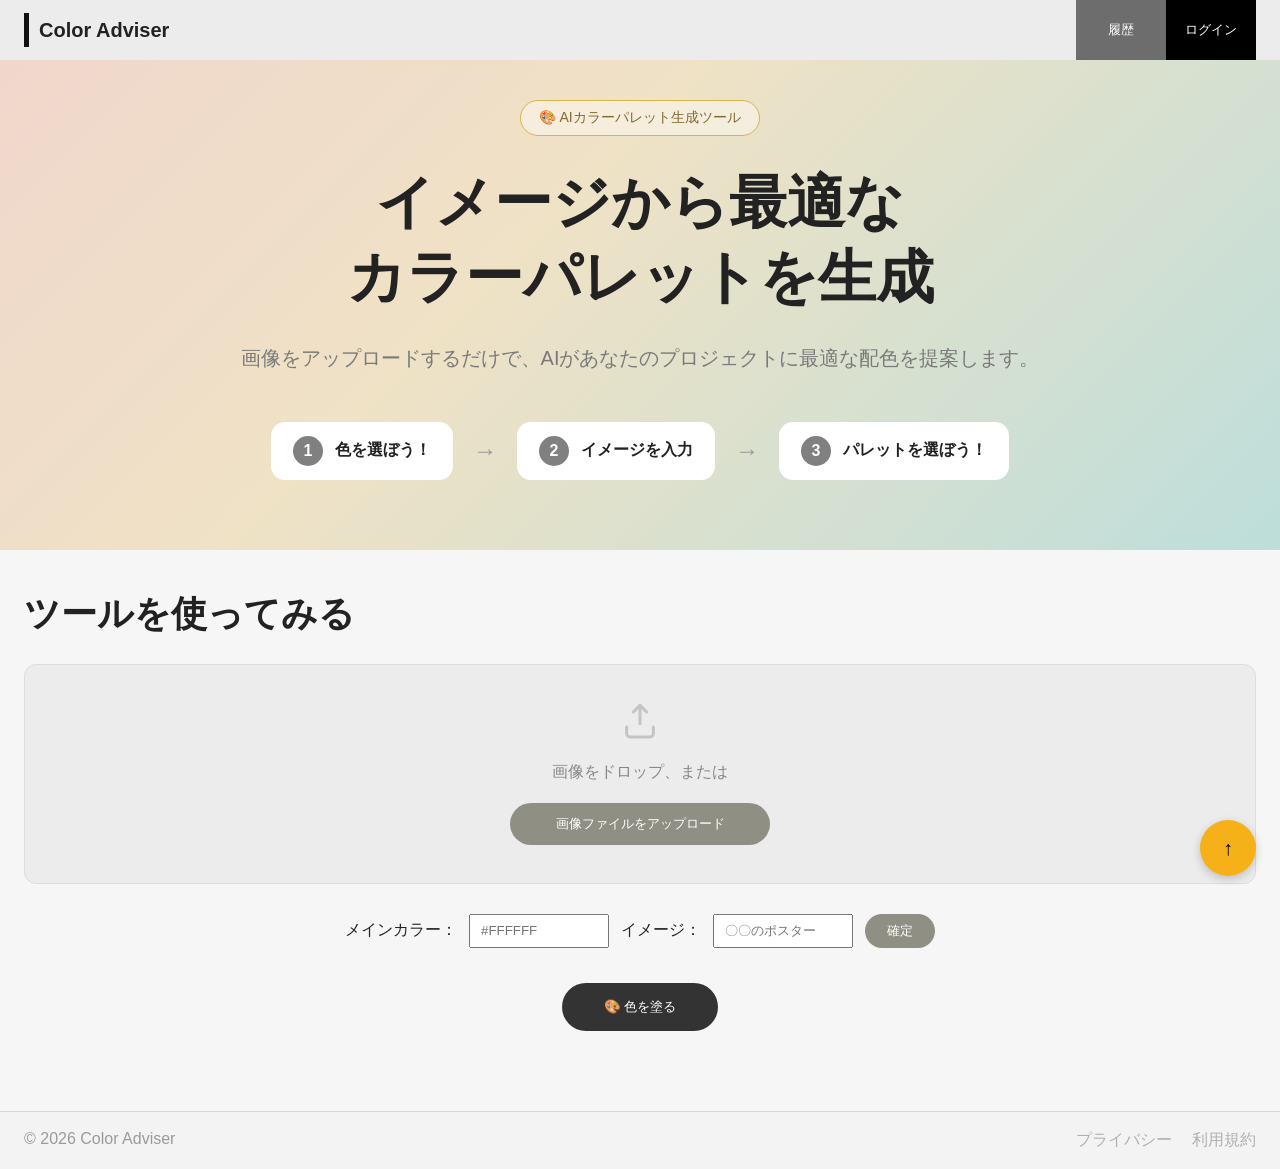
==== 画面レイアウト/index.html @ 0d20d612 "メイン画面のhtmlとcssを作成" ====
<!DOCTYPE html>
<html lang="ja">
<head>
    <meta charset="UTF-8">
    <meta name="viewport" content="width=device-width, initial-scale=1.0">
    <title>Color Adviser</title>
    <link rel="stylesheet" href="style.css">
</head>
<body>

<header class="header">
    <div class="logo">
        <span class="bar"></span>
        <h1>Color Adviser</h1>
    </div>

    <nav>
        <button class="history-btn">履歴</button>
        <button class="login-btn">ログイン</button>
    </nav>
</header>

<main>

    <section class="hero">
        <div class="badge">🎨 AIカラーパレット生成ツール</div>

        <h2>
            イメージから最適な<br>
            カラーパレットを生成
        </h2>

        <p>
            画像をアップロードするだけで、AIがあなたのプロジェクトに最適な配色を提案します。
        </p>

        <div class="steps">
            <div class="step">
                <span>1</span>
                色を選ぼう！
            </div>

            <div class="arrow">→</div>

            <div class="step">
                <span>2</span>
                イメージを入力
            </div>

            <div class="arrow">→</div>

            <div class="step">
                <span>3</span>
                パレットを選ぼう！
            </div>
        </div>
    </section>

    <section class="tool-section">
        <h3>ツールを使ってみる</h3>

        <div class="upload-box">
            <div class="upload-content">
                <div class="upload-icon"><svg width="70" height="70" viewBox="0 0 24 24" fill="none">
    <path d="M12 2V13" stroke="#C4C4C4" stroke-width="1.8" stroke-linecap="round"/>
    <path d="M8 6L12 2L16 6" stroke="#C4C4C4" stroke-width="1.8" stroke-linecap="round" stroke-linejoin="round"/>
    <path d="M4 15V19C4 20.1 4.9 21 6 21H18C19.1 21 20 20.1 20 19V15"
          stroke="#C4C4C4"
          stroke-width="1.8"
          stroke-linecap="round"
          stroke-linejoin="round"/>
</svg></div>
                <p>画像をドロップ、または</p>

                <button class="upload-btn">
                    画像ファイルをアップロード
                </button>
            </div>
        </div>

        <div class="form-row">
            <label>メインカラー：</label>
            <input type="text" placeholder="#FFFFFF">

            <label>イメージ：</label>
            <input type="text" placeholder="〇〇のポスター">

            <button class="decide-btn">確定</button>
        </div>

        <div class="generate-wrap">
            <button class="generate-btn">
                🎨 色を塗る
            </button>
        </div>
    </section>

</main>

<footer class="footer">
    <div>© 2026 Color Adviser</div>

    <div class="footer-links">
        <a href="#">プライバシー</a>
        <a href="#">利用規約</a>
    </div>
</footer>

<button class="top-btn">↑</button>

</body>
</html>
---- 画面レイアウト/style.css ----
* {
    margin: 0;
    padding: 0;
    box-sizing: border-box;
}

body {
    font-family: "Yu Gothic", sans-serif;
    background: #f3f3f3;
    color: #222;
    overflow-y: auto;
    min-height: 100vh;
}

/* ===== Header ===== */

.header {
    height: 60px;
    background: #ececec;
    display: flex;
    justify-content: space-between;
    align-items: center;
    padding: 0 24px;
}

.logo {
    display: flex;
    align-items: center;
    gap: 10px;
}

.bar {
    width: 5px;
    height: 34px;
    background: #111;
}

.logo h1 {
    font-size: 20px;
    font-weight: 700;
}

nav {
    display: flex;
}

.history-btn,
.login-btn {
    width: 90px;
    height: 60px;
    border: none;
    color: #fff;
    cursor: pointer;
}

.history-btn {
    background: #6d6d6d;
}

.login-btn {
    background: #000;
}

/* ===== Hero ===== */

.hero {
    background:
        linear-gradient(
            135deg,
            #f0d7cc 0%,
            #efe2c5 40%,
            #bddedb 100%
        );

    text-align: center;
    padding: 40px 20px 70px;
}

.badge {
    display: inline-block;
    background: rgba(255,255,255,.4);
    border: 1px solid #d8b44d;
    border-radius: 50px;
    padding: 8px 18px;
    font-size: 14px;
    color: #7f6b30;
    margin-bottom: 28px;
}

.hero h2 {
    font-size: 58px;
    font-weight: bold;
    line-height: 1.3;
}

.hero p {
    margin-top: 30px;
    color: #7a7a7a;
    font-size: 20px;
}

.steps {
    margin-top: 50px;
    display: flex;
    justify-content: center;
    align-items: center;
    gap: 20px;
    flex-wrap: wrap;
}

.step {
    background: #fff;
    border-radius: 14px;
    padding: 14px 22px;
    font-weight: 600;
    display: flex;
    align-items: center;
    gap: 12px;
}

.step span {
    width: 30px;
    height: 30px;
    border-radius: 50%;
    background: #808080;
    color: #fff;
    display: flex;
    justify-content: center;
    align-items: center;
}

.arrow {
    color: #999;
    font-size: 24px;
}

/* ===== Tool Section ===== */

.tool-section {
    padding: 40px 24px 80px;
    background: #f6f6f6;
}

.tool-section h3 {
    font-size: 36px;
    margin-bottom: 25px;
}

.upload-box {
    background: #ececec;
    border-radius: 12px;
    height: 220px;
    border: 1px solid #ddd;
    display: flex;
    align-items: center;
    justify-content: center;
}

.upload-content {
    display: flex;
    flex-direction: column;
    align-items: center;
}

.upload-icon {
    width: 100%;
    margin-bottom: 10px;
}

.upload-icon svg {
    width: 40px;
    height: 40px;
    display: block;
    margin: 0 auto;
}
.upload-content p {
    color: #888;
    margin: 10px 0 20px;
}

.upload-btn {
    width: 260px;
    height: 42px;
    background: #8f8f83;
    color: white;
    border: none;
    border-radius: 24px;
    cursor: pointer;
}

.form-row {
    display: flex;
    justify-content: center;
    align-items: center;
    gap: 12px;
    margin-top: 30px;
    flex-wrap: wrap;
}

.form-row input {
    width: 140px;
    height: 34px;
    padding: 0 10px;
}

.decide-btn {
    width: 70px;
    height: 34px;
    border: none;
    border-radius: 20px;
    background: #8f8f83;
    color: white;
    cursor: pointer;
}

.generate-wrap {
    display: flex;
    justify-content: center;
}

.generate-btn {
    margin-top: 35px;
    padding: 15px 42px;
    border: none;
    border-radius: 30px;
    background: #333;
    color: white;
    cursor: pointer;
}

/* ===== Footer ===== */

.footer {
    border-top: 1px solid #d6d6d6;
    background: #f3f3f3;
    padding: 18px 24px;
    display: flex;
    justify-content: space-between;
    color: #9a9a9a;
}

.footer-links {
    display: flex;
    gap: 20px;
}

.footer-links a {
    color: #b0b0b0;
    text-decoration: none;
}

/* ===== TOP Button ===== */

.top-btn {
    position: fixed;
    right: 24px;
    bottom: 24px;
    width: 56px;
    height: 56px;
    border-radius: 50%;
    border: none;
    background: #f6b118;
    font-size: 20px;
    cursor: pointer;
    box-shadow: 0 3px 10px rgba(0,0,0,.2);
}
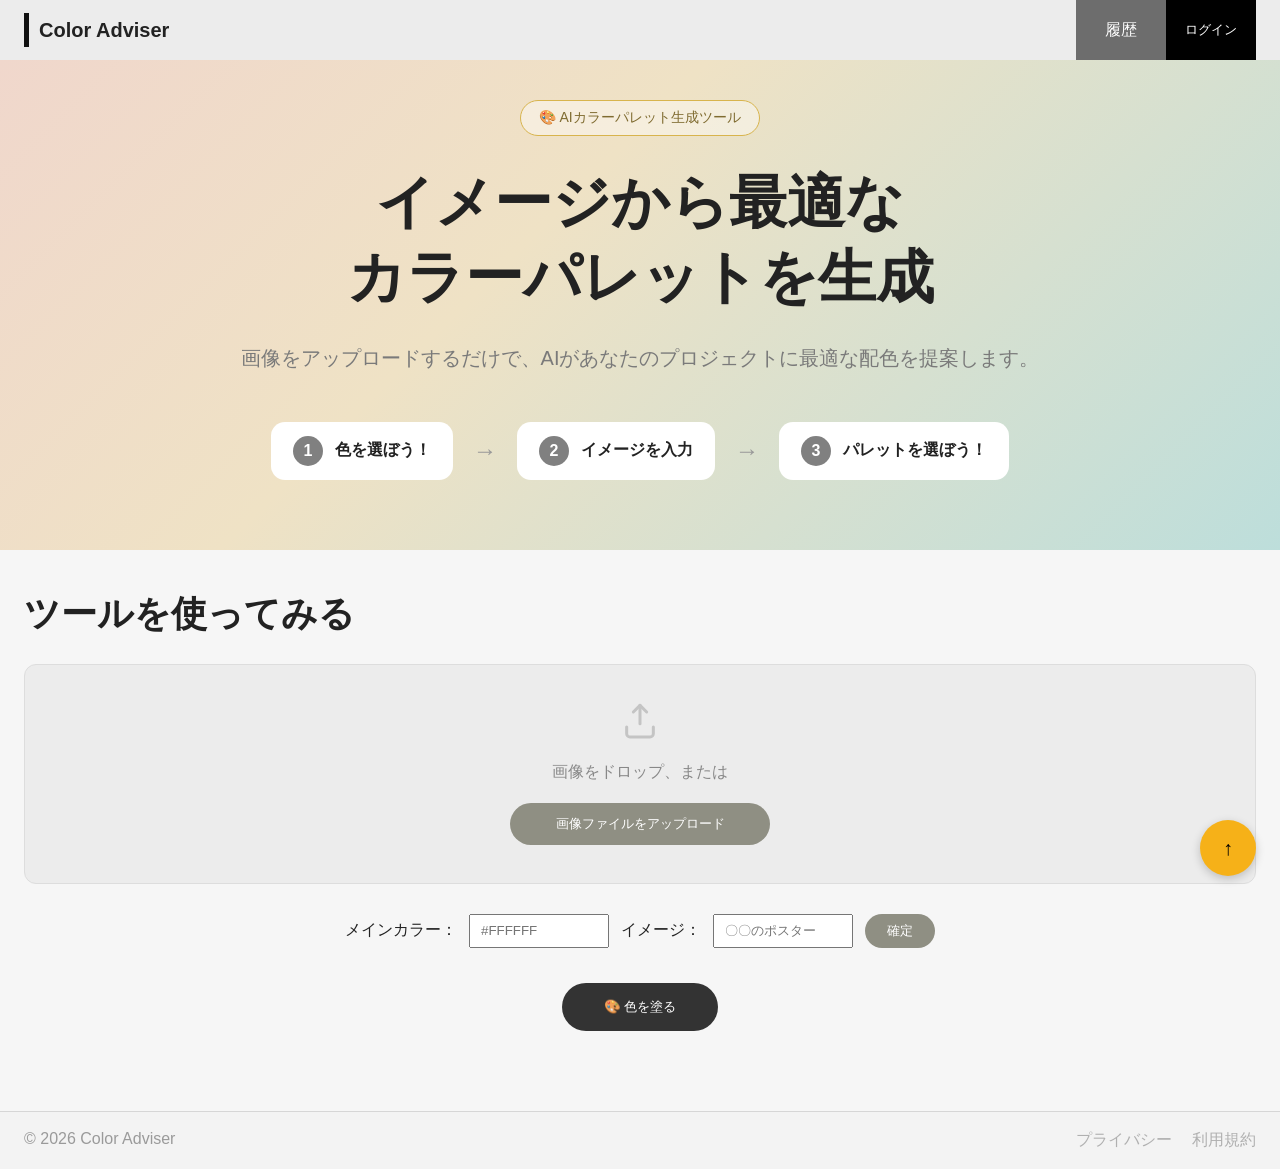
==== commit 9ba08add: "履歴画面を作成" ====
--- a/画面レイアウト/index.html
+++ b/画面レイアウト/index.html
@@ -15,7 +15,9 @@
     </div>
 
     <nav>
-        <button class="history-btn">履歴</button>
+  <a href="history.html" class="history-btn">
+    履歴
+</a>
         <button class="login-btn">ログイン</button>
     </nav>
 </header>
--- a/画面レイアウト/style.css
+++ b/画面レイアウト/style.css
@@ -54,7 +54,17 @@
 }
 
 .history-btn {
+    width: 90px;
+    height: 60px;
     background: #6d6d6d;
+    color: white;
+    border: none;
+
+    display: flex;
+    justify-content: center;
+    align-items: center;
+
+    text-decoration: none;
 }
 
 .login-btn {
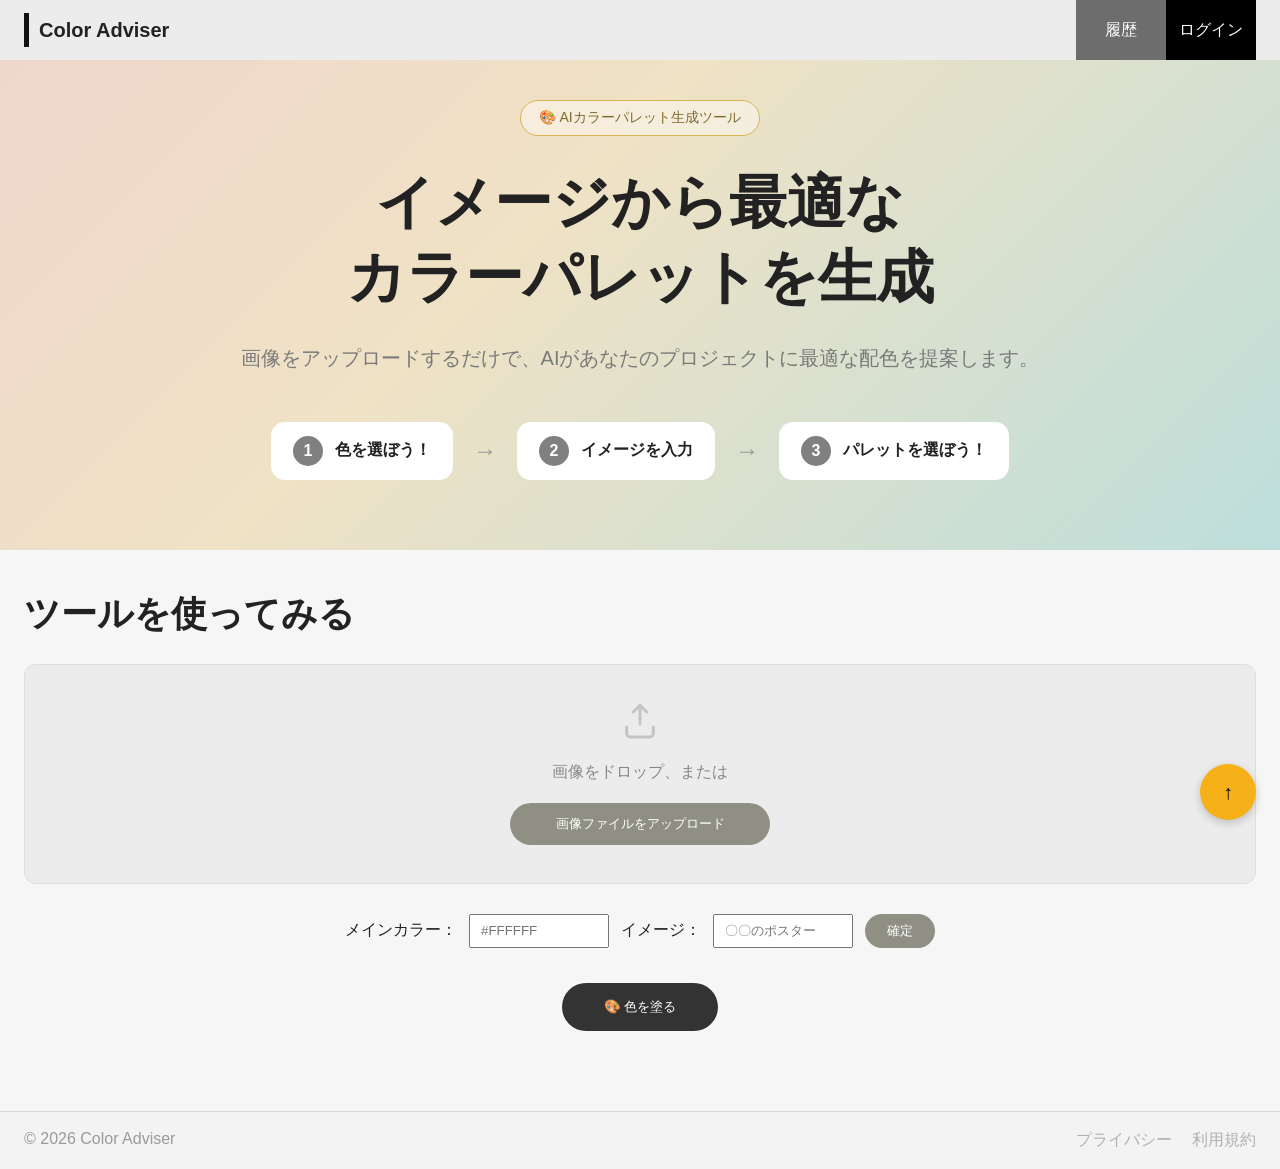
==== commit 230b401c: "細部を整えた" ====
--- a/画面レイアウト/index.html
+++ b/画面レイアウト/index.html
@@ -15,11 +15,9 @@
     </div>
 
     <nav>
-  <a href="history.html" class="history-btn">
-    履歴
-</a>
-        <button class="login-btn">ログイン</button>
-    </nav>
+    <a href="history.html" class="history-btn">履歴</a>
+    <a href="#" class="login-btn">ログイン</a>
+</nav>
 </header>
 
 <main>
--- a/画面レイアウト/style.css
+++ b/画面レイアウト/style.css
@@ -22,7 +22,10 @@
     align-items: center;
     padding: 0 24px;
 }
-
+nav {
+    display: flex;
+    gap: 0;
+}
 .logo {
     display: flex;
     align-items: center;
@@ -48,23 +51,17 @@
 .login-btn {
     width: 90px;
     height: 60px;
-    border: none;
-    color: #fff;
-    cursor: pointer;
+
+    display: flex;
+    justify-content: center;
+    align-items: center;
+
+    text-decoration: none;
+    color: white;
 }
 
 .history-btn {
-    width: 90px;
-    height: 60px;
     background: #6d6d6d;
-    color: white;
-    border: none;
-
-    display: flex;
-    justify-content: center;
-    align-items: center;
-
-    text-decoration: none;
 }
 
 .login-btn {
@@ -264,13 +261,17 @@
 .top-btn {
     position: fixed;
     right: 24px;
-    bottom: 24px;
+    bottom: 80px; /* 24px → 80px に変更 */
+
     width: 56px;
     height: 56px;
+
     border-radius: 50%;
     border: none;
+
     background: #f6b118;
     font-size: 20px;
+
     cursor: pointer;
     box-shadow: 0 3px 10px rgba(0,0,0,.2);
 }
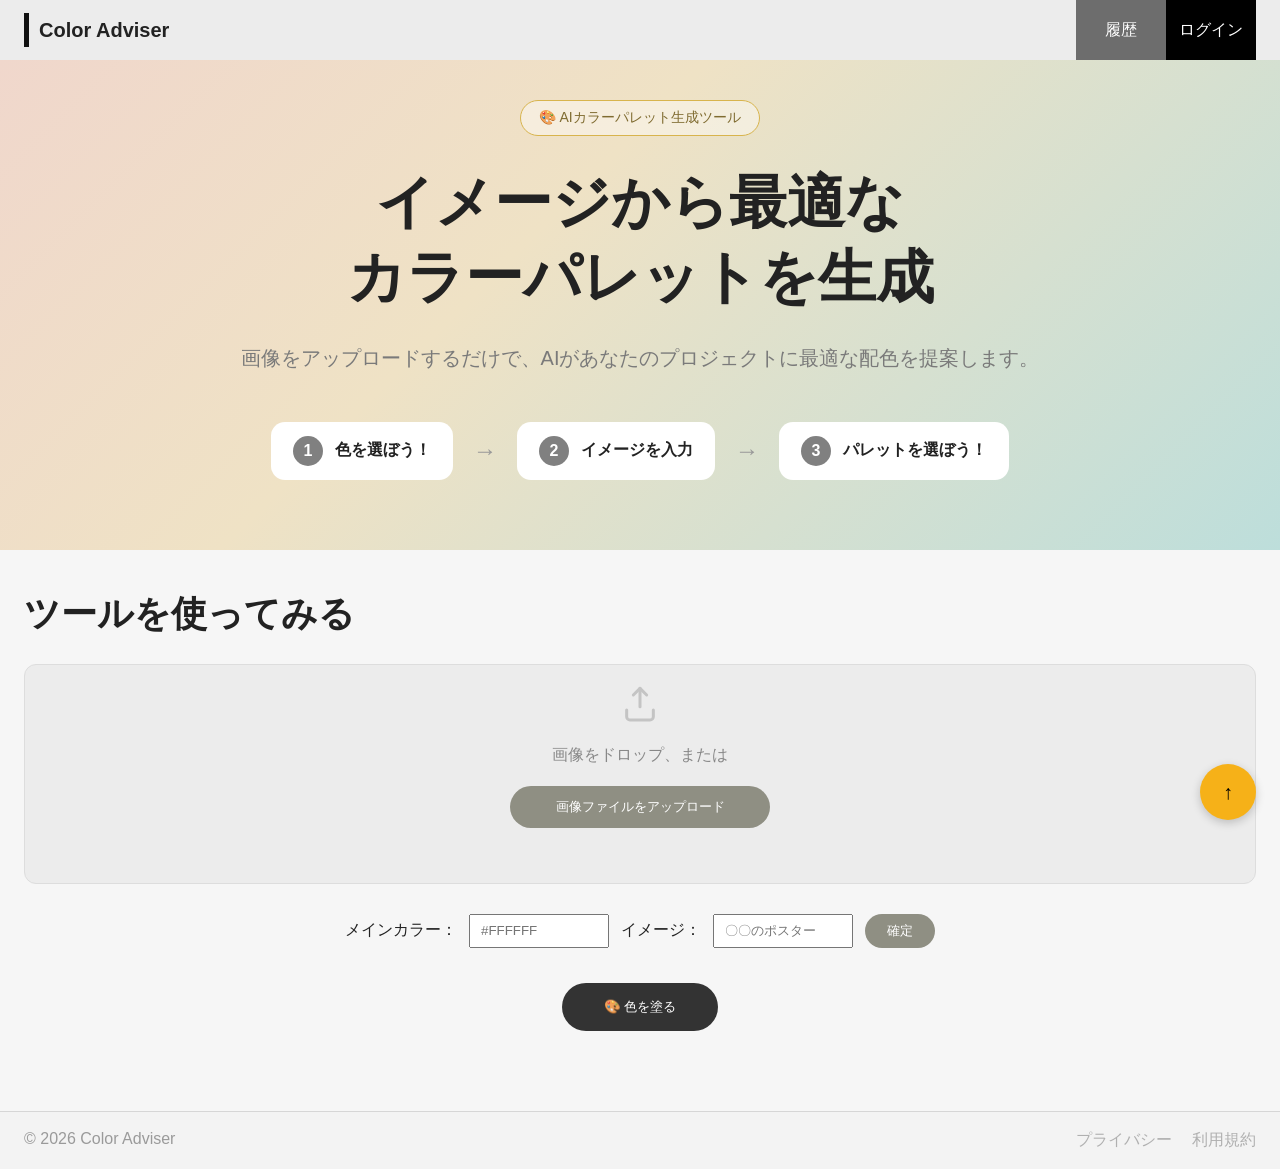
==== commit b0fcb417: "メイン画面のロード表示を編集した" ====
--- a/画面レイアウト/index.html
+++ b/画面レイアウト/index.html
@@ -15,9 +15,11 @@
     </div>
 
     <nav>
+
     <a href="history.html" class="history-btn">履歴</a>
     <a href="#" class="login-btn">ログイン</a>
 </nav>
+
 </header>
 
 <main>
@@ -59,25 +61,138 @@
     <section class="tool-section">
         <h3>ツールを使ってみる</h3>
 
-        <div class="upload-box">
-            <div class="upload-content">
-                <div class="upload-icon"><svg width="70" height="70" viewBox="0 0 24 24" fill="none">
-    <path d="M12 2V13" stroke="#C4C4C4" stroke-width="1.8" stroke-linecap="round"/>
-    <path d="M8 6L12 2L16 6" stroke="#C4C4C4" stroke-width="1.8" stroke-linecap="round" stroke-linejoin="round"/>
+<div class="upload-box">
+
+    <!-- 通常表示 -->
+    <div class="upload-content">
+        <div class="upload-icon">
+
+<svg width="70" height="70" viewBox="0 0 24 24" fill="none">
+    <path d="M12 2V13"
+          stroke="#C4C4C4"
+          stroke-width="1.8"
+          stroke-linecap="round"/>
+
+    <path d="M8 6L12 2L16 6"
+          stroke="#C4C4C4"
+          stroke-width="1.8"
+          stroke-linecap="round"
+          stroke-linejoin="round"/>
+
     <path d="M4 15V19C4 20.1 4.9 21 6 21H18C19.1 21 20 20.1 20 19V15"
           stroke="#C4C4C4"
           stroke-width="1.8"
           stroke-linecap="round"
           stroke-linejoin="round"/>
-</svg></div>
-                <p>画像をドロップ、または</p>
-
-                <button class="upload-btn">
-                    画像ファイルをアップロード
-                </button>
-            </div>
-        </div>
-
+</svg>
+
+</div>
+
+        <p>画像をドロップ、または</p>
+
+        <button class="upload-btn">
+            画像ファイルをアップロード
+        </button>
+    </div>
+
+    <!-- ロード中表示 -->
+    <div class="loading-content">
+        <div class="spinner"></div>
+
+        <h3>カラーパレットを生成中...</h3>
+
+        <p>
+            AIが画像の色を分析しています。<br>
+            そのまましばらくお待ちください。
+        </p>
+
+        <p class="complete-msg">
+            ✓ 画像のアップロードが完了しました
+        </p>
+    </div>
+
+<!-- 結果表示 -->
+<div class="palette-content">
+
+    <div class="result-image">
+        ここに画像
+    </div>
+
+    <div class="palette-list">
+
+        <button class="palette-btn">
+    補色パレット：
+    <span class="color-box"></span>
+    <span class="color-box"></span>
+    <span class="color-box"></span>
+</button>
+
+        <button class="palette-btn">
+            類似色パレット：
+            <span class="color-box"></span>
+    <span class="color-box"></span>
+    <span class="color-box"></span>
+        </button>
+
+        <button class="palette-btn">
+            三色配色パレット：
+            <span class="color-box"></span>
+    <span class="color-box"></span>
+    <span class="color-box"></span>
+        </button>
+
+    </div>
+
+</div>
+<div class="coloring-content">
+
+    <div class="spinner"></div>
+
+    <h3>カラー着色中...</h3>
+
+    <p>
+        AIが画像を着色しています。<br>
+        そのまましばらくお待ちください。
+    </p>
+
+    <p class="complete-msg">
+        ✓ 選択したパレットを適用しました
+    </p>
+
+</div>
+<!-- 着色結果 -->
+<div class="colored-result-content">
+
+    <div class="result-images">
+
+        <div class="before-image">
+            <p>着色前</p>
+
+            <div class="image-box">
+                画像
+            </div>
+        </div>
+
+        <div class="after-image">
+            <p>着色後</p>
+
+            <div class="image-box">
+                画像
+            </div>
+        </div>
+
+    </div>
+
+    <div class="selected-palette">
+        <span>使用パレット：</span>
+
+        <div class="color-box"></div>
+        <div class="color-box"></div>
+        <div class="color-box"></div>
+    </div>
+
+</div>
+</div>
         <div class="form-row">
             <label>メインカラー：</label>
             <input type="text" placeholder="#FFFFFF">
@@ -108,5 +223,6 @@
 
 <button class="top-btn">↑</button>
 
+
 </body>
-</html>+</html>
--- a/画面レイアウト/style.css
+++ b/画面レイアウト/style.css
@@ -41,11 +41,10 @@
 .logo h1 {
     font-size: 20px;
     font-weight: 700;
-}
-
-nav {
-    display: flex;
-}
+    line-height: 1;
+}
+
+
 
 .history-btn,
 .login-btn {
@@ -66,7 +65,9 @@
 
 .login-btn {
     background: #000;
-}
+    color: white;
+}
+
 
 /* ===== Hero ===== */
 
@@ -156,11 +157,9 @@
 .upload-box {
     background: #ececec;
     border-radius: 12px;
-    height: 220px;
+    min-height: 220px;
     border: 1px solid #ddd;
-    display: flex;
-    align-items: center;
-    justify-content: center;
+    padding: 20px;
 }
 
 .upload-content {
@@ -193,6 +192,133 @@
     border: none;
     border-radius: 24px;
     cursor: pointer;
+
+    display: flex;
+    justify-content: center;
+    align-items: center;
+}
+.loading-content,
+.palette-content,
+.coloring-content,
+.colored-result-content {
+    display: none;
+}
+
+.palette-content {
+    width: 100%;
+    text-align: center;
+}
+.loading-content,
+.coloring-content {
+    width: 100%;
+    text-align: center;
+    padding: 30px 20px;
+}
+
+.result-image {
+    width: 300px;
+    height: 180px;
+
+    margin: 0 auto;
+
+    border: 1px solid #ccc;
+    background: white;
+
+    display: flex;
+    justify-content: center;
+    align-items: center;
+}
+.palette-list {
+    display: flex;
+    justify-content: center;
+    gap: 10px;
+
+    flex-wrap: wrap;
+    margin-top: 20px;
+}
+.palette-item {
+    display: flex;
+    justify-content: center;
+    align-items: center;
+    gap: 4px;
+}
+
+.palette-btn {
+    display: flex;
+    align-items: center;
+    gap: 4px;
+
+    padding: 4px 10px;
+
+    font-size: 12px;
+
+    background: white;
+
+    border: 1px solid #ccc;
+    border-radius: 5px;
+
+    cursor: pointer;
+}
+
+.result-images {
+    display: flex;
+    justify-content: center;
+    gap: 30px;
+
+    margin-top: 20px;
+}
+.image-box {
+    width: 180px;
+    height: 120px;
+    overflow: hidden;
+    border: 1px solid #ccc;
+
+    display: flex;
+    justify-content: center;
+    align-items: center;
+
+    background: white;
+}
+.selected-palette {
+    display: flex;
+    justify-content: center;
+    align-items: center;
+
+    gap: 5px;
+
+    margin-top: 20px;
+}
+.color-box {
+    width: 18px;
+    height: 18px;
+
+    border: 1px solid #999;
+    border-radius: 2px;
+
+    background: #fff;
+}
+.spinner {
+    width: 40px;
+    height: 40px;
+
+    margin: 0 auto 20px;
+
+    border: 4px solid #ddd;
+    border-top: 4px solid #666;
+
+    border-radius: 50%;
+
+    animation: spin 1s linear infinite;
+}
+
+@keyframes spin {
+    from {
+        transform: rotate(0deg);
+    }
+
+    to {
+        transform: rotate(360deg);
+    }
 }
 
 .form-row {
@@ -261,7 +387,7 @@
 .top-btn {
     position: fixed;
     right: 24px;
-    bottom: 80px; /* 24px → 80px に変更 */
+    bottom: 80px;
 
     width: 56px;
     height: 56px;
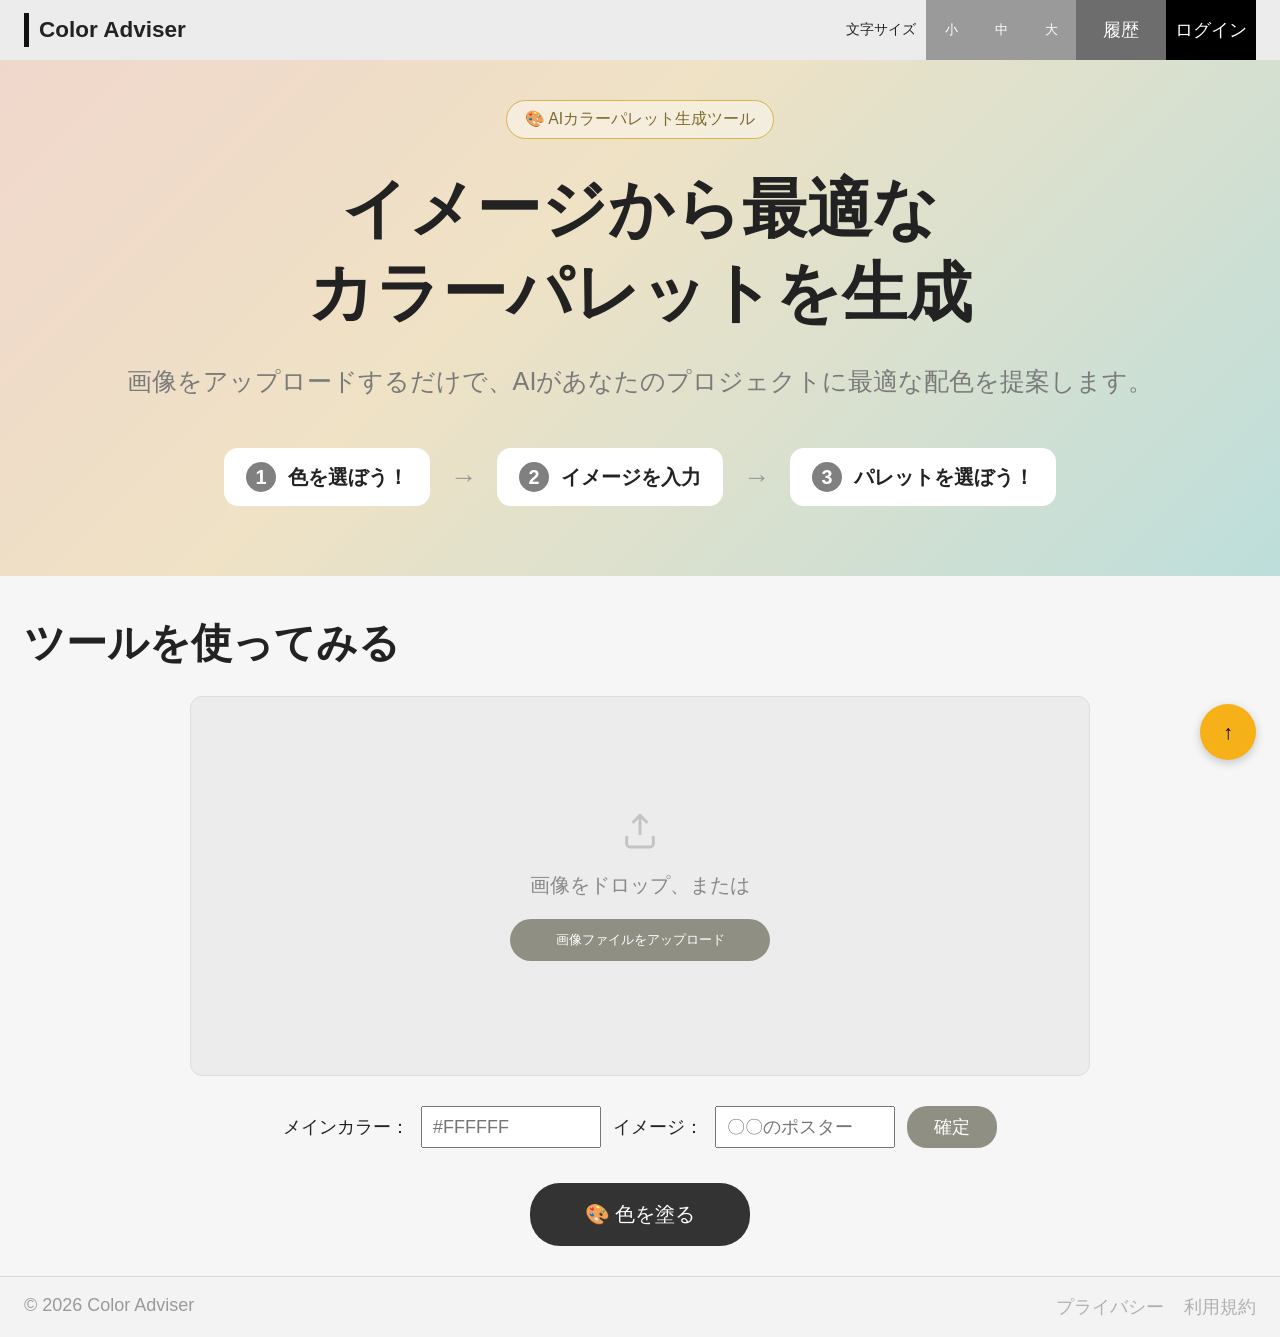
==== commit 6acd6250: "文字サイズ機能を追加した" ====
--- a/画面レイアウト/index.html
+++ b/画面レイアウト/index.html
@@ -4,7 +4,7 @@
     <meta charset="UTF-8">
     <meta name="viewport" content="width=device-width, initial-scale=1.0">
     <title>Color Adviser</title>
-    <link rel="stylesheet" href="style.css">
+    <link rel="stylesheet" href="/css/style.css">
 </head>
 <body>
 
@@ -16,8 +16,15 @@
 
     <nav>
 
+    <div class="font-size-area">
+    <span>文字サイズ</span>
+
+    <button class="font-btn" id="font-small">小</button>
+    <button class="font-btn" id="font-medium">中</button>
+    <button class="font-btn" id="font-large">大</button>
+</div>
     <a href="history.html" class="history-btn">履歴</a>
-    <a href="#" class="login-btn">ログイン</a>
+    <a href="login.html" class="login-btn">ログイン</a>
 </nav>
 
 </header>
@@ -223,6 +230,6 @@
 
 <button class="top-btn">↑</button>
 
-
+<script src="/js/fontsize.js"></script>
 </body>
 </html>
--- a/css/style.css
+++ b/css/style.css
@@ -0,0 +1,456 @@
+html {
+    font-size: 18px;
+}
+* {
+    margin: 0;
+    padding: 0;
+    box-sizing: border-box;
+}
+
+body {
+    font-family: "Yu Gothic", sans-serif;
+    background: #f3f3f3;
+    color: #222;
+    overflow-y: auto;
+    min-height: 100vh;
+}
+
+/* ===== Header ===== */
+
+.header {
+    height: 60px;
+    background: #ececec;
+    display: flex;
+    justify-content: space-between;
+    align-items: center;
+    padding: 0 24px;
+}
+nav {
+    display: flex;
+    gap: 0;
+}
+.font-btn {
+    width: 50px;
+    height: 60px;
+
+    border: none;
+
+    background: #9a9a9a;
+    color: white;
+
+    cursor: pointer;
+}
+
+.font-btn:hover {
+    background: #777;
+}
+.font-size-area {
+    display: flex;
+    align-items: center;
+}
+
+.font-size-area span {
+    padding: 0 10px;
+    font-size: 14px;
+}
+.logo {
+    display: flex;
+    align-items: center;
+    gap: 10px;
+}
+
+.bar {
+    width: 5px;
+    height: 34px;
+    background: #111;
+}
+
+.logo h1 {
+    font-size: 1.25rem;
+    font-weight: 700;
+    line-height: 1;
+}
+
+
+
+.history-btn,
+.login-btn {
+    width: 90px;
+    height: 60px;
+
+    display: flex;
+    justify-content: center;
+    align-items: center;
+
+    text-decoration: none;
+    color: white;
+}
+
+.history-btn {
+    background: #6d6d6d;
+}
+
+.login-btn {
+    background: #000;
+    color: white;
+}
+
+
+/* ===== Hero ===== */
+
+.hero {
+    background:
+        linear-gradient(
+            135deg,
+            #f0d7cc 0%,
+            #efe2c5 40%,
+            #bddedb 100%
+        );
+
+    text-align: center;
+    padding: 40px 20px 70px;
+}
+
+.badge {
+    display: inline-block;
+    background: rgba(255,255,255,.4);
+    border: 1px solid #d8b44d;
+    border-radius: 50px;
+    padding: 8px 18px;
+    font-size: 0.875rem;
+    color: #7f6b30;
+    margin-bottom: 28px;
+}
+
+.hero h2 {
+    font-size: 3.6rem;
+    font-weight: bold;
+    line-height: 1.3;
+}
+
+.hero p {
+    margin-top: 30px;
+    color: #7a7a7a;
+    font-size: 1.4rem;
+}
+
+.steps {
+    font-size: 1.1rem;
+    margin-top: 50px;
+    display: flex;
+    justify-content: center;
+    align-items: center;
+    gap: 20px;
+    flex-wrap: wrap;
+}
+
+.step {
+    background: #fff;
+    border-radius: 14px;
+    padding: 14px 22px;
+    font-weight: 600;
+    display: flex;
+    align-items: center;
+    gap: 12px;
+}
+
+.step span {
+    width: 30px;
+    height: 30px;
+    border-radius: 50%;
+    background: #808080;
+    color: #fff;
+    display: flex;
+    justify-content: center;
+    align-items: center;
+}
+
+.arrow {
+    color: #999;
+     font-size: 1.5rem;
+}
+
+/* ===== Tool Section ===== */
+
+.tool-section {
+    padding: 40px 24px 30px;
+    background: #f6f6f6;
+}
+
+.tool-section h3 {
+    font-size: 2.25rem;
+    margin-bottom: 25px;
+}
+
+.upload-box {
+   background: #ececec;
+    border-radius: 12px;
+
+    max-width: 900px;
+    min-height: 380px;
+
+    margin: 0 auto;
+
+    border: 1px solid #ddd;
+
+    display: flex;
+    justify-content: center;
+    align-items: center;
+}
+
+.upload-content {
+   height: 100%;
+
+    display: flex;
+    flex-direction: column;
+
+    justify-content: center;
+    align-items: center;
+
+    text-align: center;
+}
+
+.upload-icon {
+    width: 100%;
+    margin-bottom: 10px;
+}
+
+.upload-icon svg {
+    width: 40px;
+    height: 40px;
+    display: block;
+    margin: 0 auto;
+}
+.upload-content p {
+    color: #888;
+    margin: 10px 0 20px;
+
+    font-size: 1.1rem;
+}
+
+.upload-btn {
+    width: 260px;
+    height: 42px;
+    background: #8f8f83;
+    color: white;
+    border: none;
+    border-radius: 24px;
+    cursor: pointer;
+
+    display: flex;
+    justify-content: center;
+    align-items: center;
+}
+.loading-content,
+.palette-content,
+.coloring-content,
+.colored-result-content {
+    display: none;
+}
+
+.palette-content {
+    width: 100%;
+    text-align: center;
+}
+.loading-content,
+.coloring-content {
+    width: 100%;
+    text-align: center;
+    padding: 30px 20px;
+}
+
+.result-image {
+    width: 300px;
+    height: 180px;
+
+    margin: 0 auto;
+
+    border: 1px solid #ccc;
+    background: white;
+
+    display: flex;
+    justify-content: center;
+    align-items: center;
+}
+.palette-list {
+    display: flex;
+    justify-content: center;
+    gap: 10px;
+
+    flex-wrap: wrap;
+    margin-top: 20px;
+}
+.palette-item {
+    display: flex;
+    justify-content: center;
+    align-items: center;
+    gap: 4px;
+}
+
+.palette-btn {
+    display: flex;
+    align-items: center;
+    gap: 4px;
+
+    padding: 4px 10px;
+
+    font-size: 0.75rem;
+
+    background: white;
+
+    border: 1px solid #ccc;
+    border-radius: 5px;
+
+    cursor: pointer;
+}
+
+.result-images {
+    display: flex;
+    justify-content: center;
+    gap: 30px;
+
+    margin-top: 20px;
+}
+.image-box {
+    width: 180px;
+    height: 120px;
+    overflow: hidden;
+    border: 1px solid #ccc;
+
+    display: flex;
+    justify-content: center;
+    align-items: center;
+
+    background: white;
+}
+.selected-palette {
+    display: flex;
+    justify-content: center;
+    align-items: center;
+
+    gap: 5px;
+
+    margin-top: 20px;
+}
+.color-box {
+    width: 18px;
+    height: 18px;
+
+    border: 1px solid #999;
+    border-radius: 2px;
+
+    background: #fff;
+}
+.spinner {
+    width: 40px;
+    height: 40px;
+
+    margin: 0 auto 20px;
+
+    border: 4px solid #ddd;
+    border-top: 4px solid #666;
+
+    border-radius: 50%;
+
+    animation: spin 1s linear infinite;
+}
+
+@keyframes spin {
+    from {
+        transform: rotate(0deg);
+    }
+
+    to {
+        transform: rotate(360deg);
+    }
+}
+
+.form-row {
+    display: flex;
+    justify-content: center;
+    align-items: center;
+    gap: 12px;
+    margin-top: 30px;
+    flex-wrap: wrap;
+}
+
+.form-row input {
+    width: 180px;
+    height: 42px;
+
+    padding: 0 10px;
+
+    font-size: 1rem;
+}
+
+.decide-btn {
+    width: 90px;
+    height: 42px;
+
+    font-size: 1rem;
+    border: none;
+    border-radius: 20px;
+    background: #8f8f83;
+    color: white;
+    cursor: pointer;
+}
+
+.generate-wrap {
+    display: flex;
+    justify-content: center;
+}
+
+.generate-btn {
+   margin-top: 35px;
+
+    padding: 18px 55px;
+
+    font-size: 1.1rem;
+    border: none;
+    border-radius: 30px;
+    background: #333;
+    color: white;
+    cursor: pointer;
+}
+
+/* ===== Footer ===== */
+
+.footer {
+    border-top: 1px solid #d6d6d6;
+    background: #f3f3f3;
+    padding: 18px 24px;
+    display: flex;
+    justify-content: space-between;
+    color: #9a9a9a;
+}
+
+.footer-links {
+    display: flex;
+    gap: 20px;
+}
+
+.footer-links a {
+    color: #b0b0b0;
+    text-decoration: none;
+}
+
+/* ===== TOP Button ===== */
+
+.top-btn {
+    position: fixed;
+
+    right: 24px;
+    bottom: 140px;
+
+    width: 56px;
+    height: 56px;
+
+    border-radius: 50%;
+    border: none;
+
+    background: #f6b118;
+    font-size: 20px;
+
+    cursor: pointer;
+    box-shadow: 0 3px 10px rgba(0,0,0,.2);
+}
